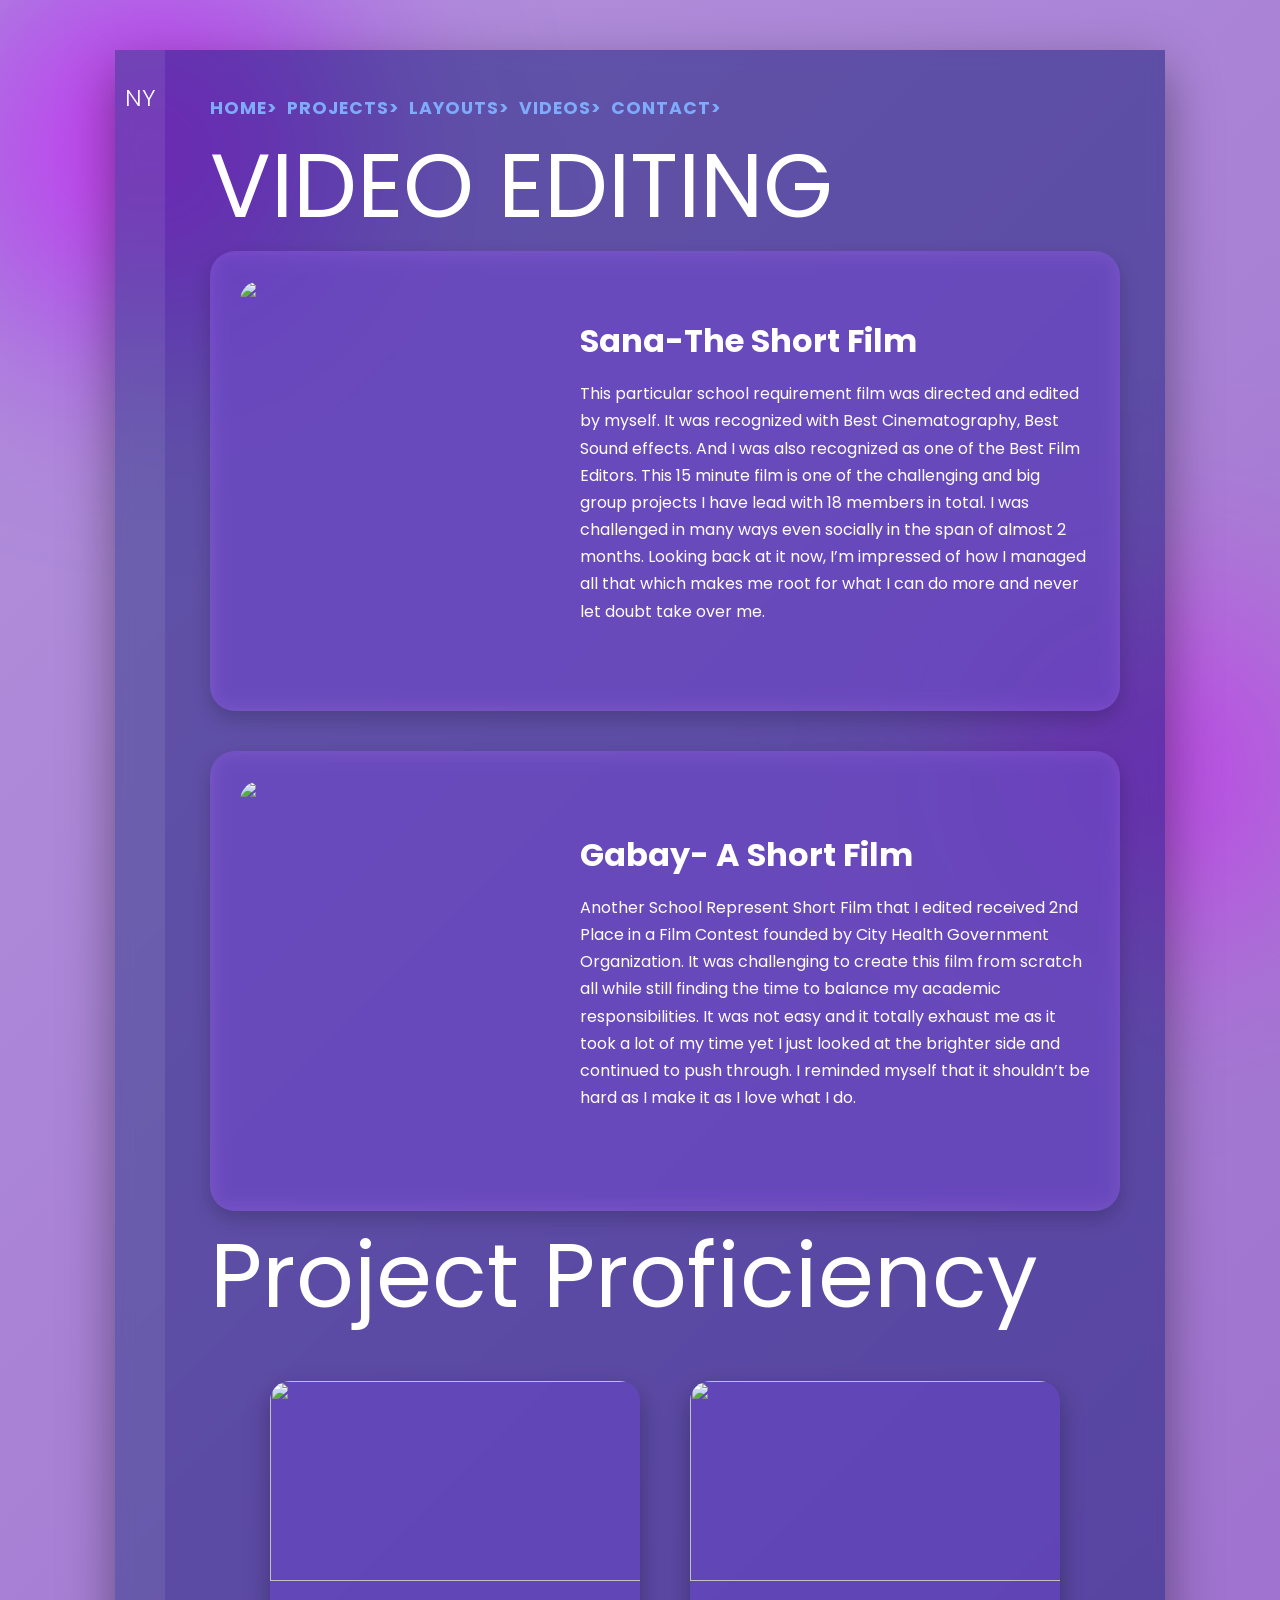
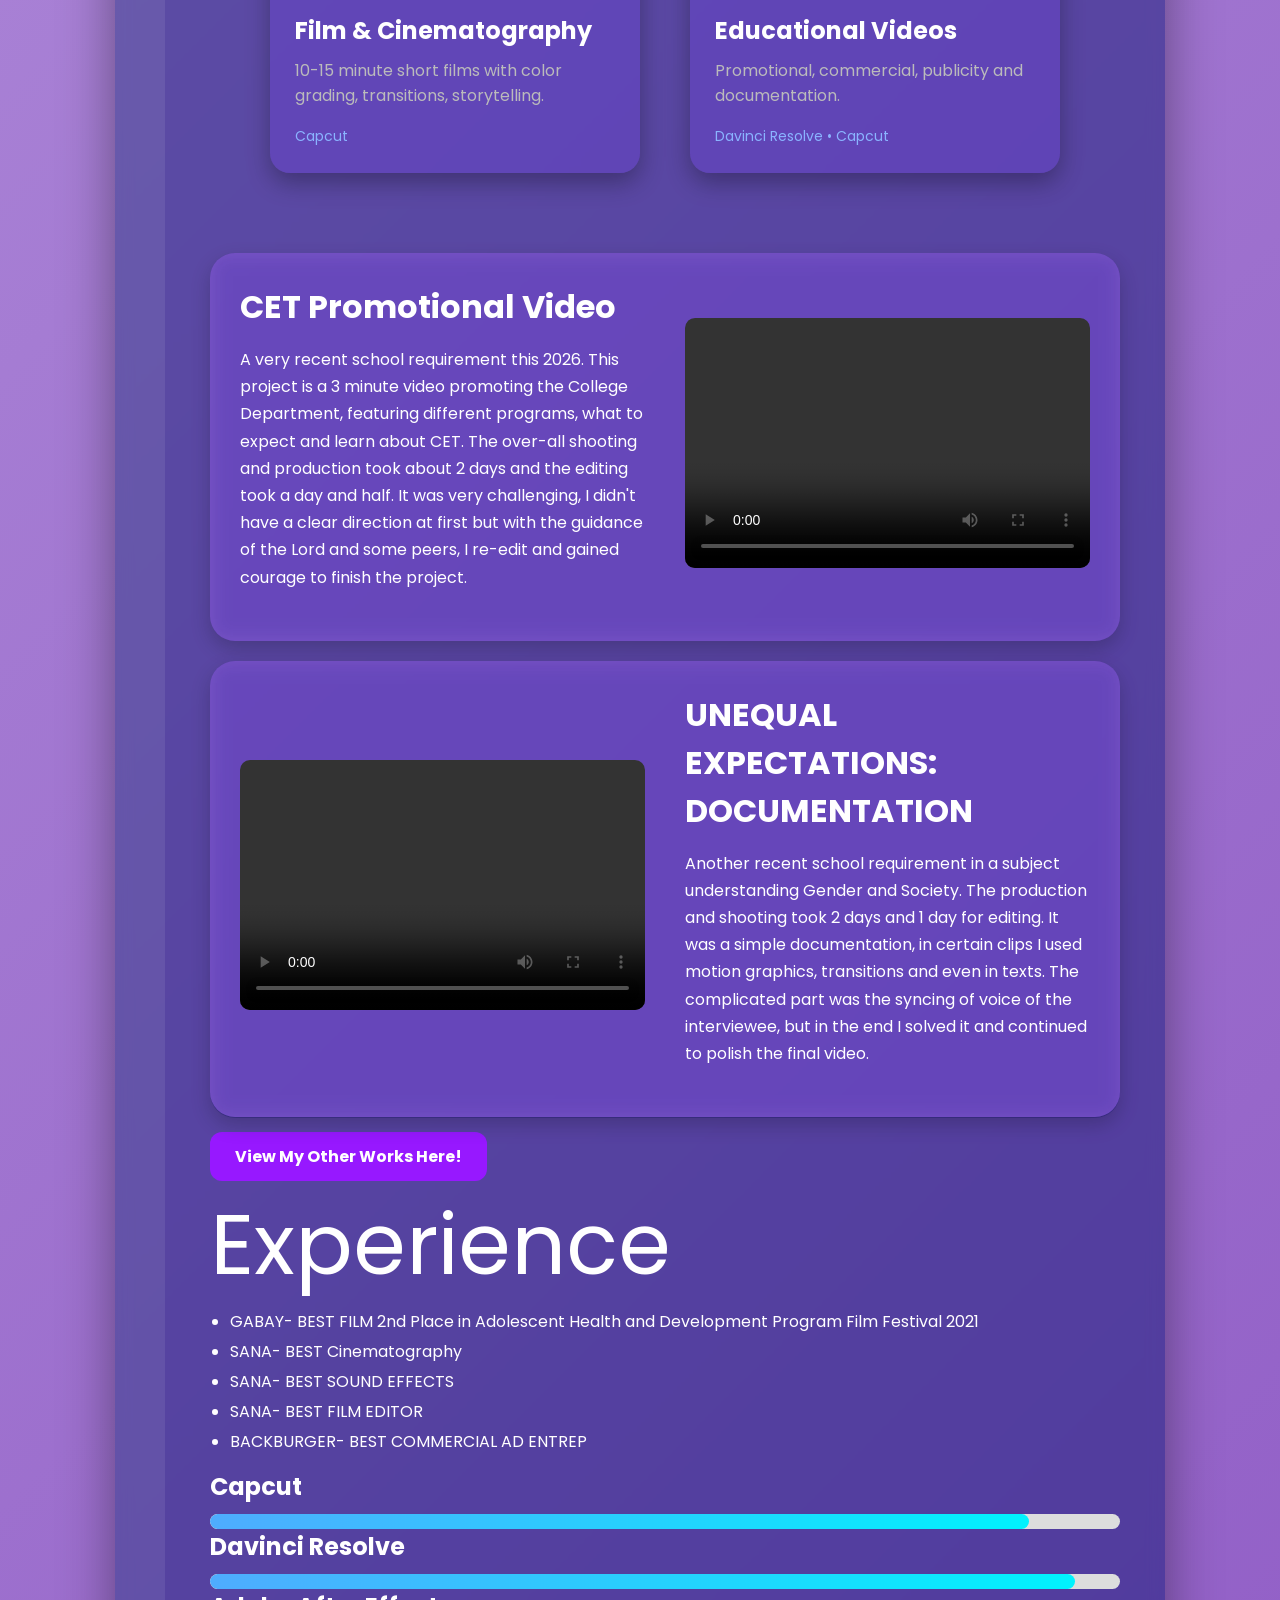
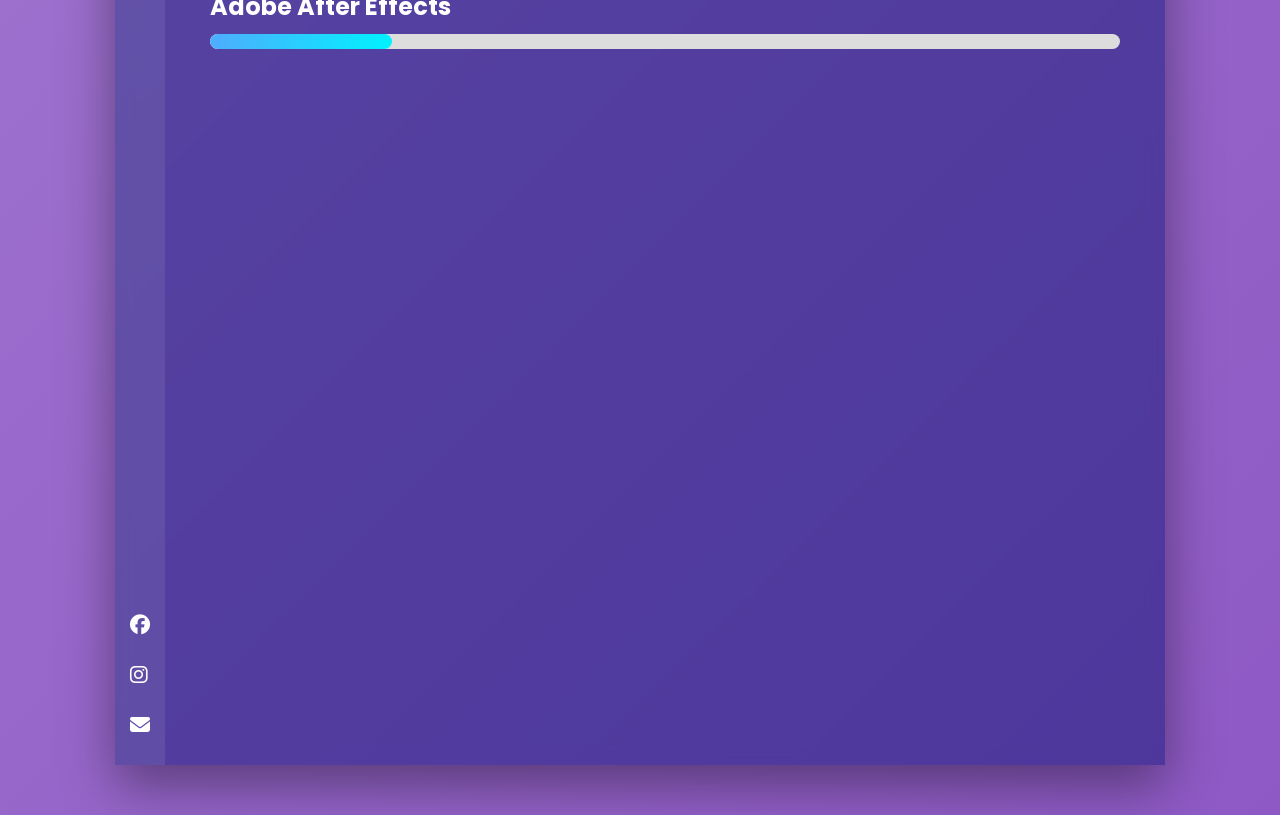
==== VIDEOS.html @ 6f4507b3 "Add files via upload" ====
<!DOCTYPE html>
<html lang="en">
<head>
  <meta charset="UTF-8">
  <meta name="viewport" content="width=device-width, initial-scale=1.0">
  <title>Portfolio Layout</title>

  <link rel="stylesheet" href="portfolio.css">


  <!-- Icons -->
  <link rel="stylesheet"
  href="https://cdnjs.cloudflare.com/ajax/libs/font-awesome/6.5.1/css/all.min.css">
</head>
<body>

  <!-- White Block -->
  <div class="white-blocksya"></div>

   <!-- Main Card -->
  <div class="container4">

    <!-- Left Sidebar -->
    <div class="sidebar">
      <h2>NY</h2>

      <div class="icons">
        <i class="fa-brands fa-facebook"></i>
        <i class="fa-brands fa-instagram"></i>
        <i class="fa-solid fa-envelope"></i>
      </div>

    </div>

    <!-- Content -->
    <div class="content">

       <div class="top-links">
         <a href="INDEX.html" class="no-underline"><h3>HOME></h3></a>
         <a href="PROJECTS.html"class="no-underline"><h3>PROJECTS></h3></a>
         <a href="EDITS.html"class="no-underline"><h3>LAYOUTS></h3></a>
         <a href="VIDEOS.html"class="no-underline"><h3>VIDEOS></h3></a>
        <a href="MORE.html"class="no-underline"><h3>CONTACT></h3></a>

      </div>

      <div class="HALU">
    <div class="PIPOL">
        <girl>VIDEO EDITING</girl>
    </div>

<section class="video-showcase1">

  <div class="video-card1">
  <img src="Sana naman ih cute mo final.png" class="project-img">

  <div class="video-description">
      <h2>Sana-The Short Film</h2>
      <p>
      This particular school requirement film was directed and edited by myself. It was recognized with Best Cinematography, Best Sound effects. And I was also recognized as one of the Best Film Editors. 

This 15 minute film  is one of the challenging and big group projects I have lead with 18 members in total. I was challenged in many ways even socially in the span of almost 2 months.

Looking back at it now, I’m impressed of how I managed all that which makes me root for what I can do more and never let doubt take over me.
      </p>

    
    </div>

  </div>

</section>

<section class="video-showcase1">

  <div class="video-card1">
  <img src="Port.png" class="project-img">


  <div class="video-description">
    <h2>Gabay- A Short Film </h2>
    <p>Another School Represent Short Film that I edited received 2nd Place in a Film Contest founded by City Health Government Organization.

It was challenging to create this film from scratch all while still finding the time to balance my academic responsibilities. It was not easy and it totally exhaust me as it took a lot of my time yet I just looked at the brighter side and continued to push through. I reminded myself that it shouldn’t be hard as I make it as I love what I do. </p>

</div>

  </div>

</section>


<div class="HALU1">
    <div class="PIPOL">
       <girl>Project Proficiency</girl>
    </div>


      <section class="skills-section">
        
  <div class="skills-grid">

    <div class="skill-card">
      <img src="Screenshot 2026-05-17 190233.png" alt="">
      <div class="skill-info">
        <h2>Film & Cinematography</h2>
        <p>10-15 minute short films with color grading, transitions, storytelling.</p>
        <span>Capcut</span>
      </div>
    </div>

    <div class="skill-card">
      <img src="hyjpotjp.jpg" alt="">
      <div class="skill-info">
        <h2>Educational Videos</h2>
        <p>Promotional, commercial, publicity and documentation.</p>
        <span>Davinci Resolve • Capcut</span>
      </div>
   </div>
  </div>
</section>


<section class="video-showcase">
  <div class="video-card">

    <div class="video-description">
      <h2>CET Promotional Video</h2>
      <p>
        A very recent school requirement this 2026. This project is a 3 minute video promoting the College Department, featuring different programs, what to expect and learn about CET.
        The over-all shooting and production took about 2 days and the editing took a day and half. It was very challenging, I didn't have a clear direction at first but with the guidance of the Lord and some peers, I re-edit and gained courage to finish the project.
      </p>

    </div>

    <div class="video-box">
      <video controls>
        <source src="ACTIVITY_1.mp4" type="video/mp4">
      </video>
    </div>
  </div>
  </div>

  <div class="video-card">

    <div class="video-box">
      <video controls>
        <source src="thefinal.mp4" type="video/mp4">
      </video>
    </div>

    <div class="video-description">
      <h2>UNEQUAL EXPECTATIONS: DOCUMENTATION</h2>
      <p>
        Another recent school requirement in a subject understanding Gender and Society. The production and shooting took 2 days and 1 day for editing. It was a simple documentation, in certain clips I used motion graphics, transitions and even in texts.
        The complicated part was the syncing of voice of the interviewee, but in the end I solved it and continued to polish the final video.
      </p>

    </div>


  </div>

</section>













<div class="LOVE">
  <a href="https://drive.google.com/drive/u/4/folders/1QPOwHYU-F3CtBhyMbMA3LrW6WN9l-531" 
target="_blank" class="drive-btn">
    View My Other Works Here! </a>
    </div>
</div>

<div class="meow2">
    <div class="Description">
        <mowm>Experience</mowm>
        <p>
            <ul>
  <li>GABAY- BEST FILM 2nd Place in Adolescent Health and Development Program Film Festival 2021</li>
  <li>SANA- BEST Cinematography</li>
  <li>SANA- BEST SOUND EFFECTS</li>
  <li>SANA- BEST FILM EDITOR</li>
  <li>BACKBURGER- BEST COMMERCIAL AD ENTREP</li>
</ul>
        </p>
    </div>
</div>

<div class="Jusq">
<div class="app-card">
  <h2>Capcut</h2>
  <div class="rating-bar">
    <div class="fill" style="width: 90%;"></div>
  </div>
</div>

<div class="ALAPA">
<div class="app-card2">
  <h2>Davinci Resolve</h2>
  <div class="rating-bar">
    <div class="fill" style="width: 95%;"></div>
  </div>
</div>

<div class="HALA">
<div class="app-card3">
  <h2>Adobe After Effects</h2>
  <div class="rating-bar">
    <div class="fill" style="width: 20%;"></div>
  </div>
</div>

 </div>
</head>
</body>
---- portfolio.css ----
/* Google Font */
@import url('https://fonts.googleapis.com/css2?family=Poppins:wght@300;400;500;700&display=swap');

*{
  margin: 0;
  padding: 0;
  box-sizing: border-box;
}

body{
  min-height: 100vh;
  font-family: 'Poppins', sans-serif;
  display: flex;
  flex-direction: column;
  align-items: center;

  /* MOVING GRADIENT */
  background: linear-gradient(
    -45deg,
    #3d0b84,
    #450b71,
    #8146bc,
    #b391dc
  );

  background-size: 400% 400%;
  animation: gradientMove 10s ease infinite;

  overflow-x: hidden;
  padding: 50px 0;

  position: relative;
}

/* GRADIENT ANIMATION */
@keyframes gradientMove{
  0%{
    background-position:0% 50%;
  }

  50%{
    background-position:100% 50%;
  }

  100%{
    background-position:0% 50%;
  }
}

/* BIG GLOW SHAPE */
body::before{
  content:"";
  position:fixed;

  width:600px;
  height:600px;
  border-radius:50%;

  background:
  radial-gradient(circle,
  rgba(255,0,255,0.7),
  rgba(157,0,255,0.4),
  transparent 70%);

  filter: blur(80px);

  top:-150px;
  left:-150px;

  animation: blobMove1 14s ease-in-out infinite alternate;

  pointer-events:none;
  z-index:-1;
}

/* SECOND GLOW SHAPE */
body::after{
  content:"";
  position:fixed;

  width:500px;
  height:500px;
  border-radius:50%;

  background:
  radial-gradient(circle,
  rgba(176,0,255,0.6),
  rgba(255,0,255,0.3),
  transparent 70%);

  filter: blur(90px);

  bottom:-120px;
  right:-120px;

  animation: blobMove2 18s ease-in-out infinite alternate;

  pointer-events:none;
  z-index:-1;
}

/* EXTRA FLOATING BLOBS */
.bg-glow{
  position:fixed;
  width:350px;
  height:350px;
  border-radius:50%;
  filter:blur(70px);
  z-index:-1;
  pointer-events:none;
}

.glow1{
  background:rgba(255,0,255,0.35);
  top:30%;
  left:10%;
  animation: float1 12s infinite alternate ease-in-out;
}

.glow2{
  background:rgba(140,0,255,0.35);
  bottom:20%;
  right:20%;
  animation: float2 15s infinite alternate ease-in-out;
}

/* MOVEMENTS */
@keyframes blobMove1{
  0%{
    transform:translate(0,0) scale(1);
  }

  50%{
    transform:translate(200px,100px) scale(1.2);
  }

  100%{
    transform:translate(100px,250px) scale(0.9);
  }
}

@keyframes blobMove2{
  0%{
    transform:translate(0,0) scale(1);
  }

  50%{
    transform:translate(-150px,-80px) scale(1.1);
  }

  100%{
    transform:translate(-250px,-150px) scale(0.8);
  }
}

@keyframes float1{
  from{
    transform:translateY(0px);
  }

  to{
    transform:translateY(120px);
  }
}

@keyframes float2{
  from{
    transform:translateX(0px);
  }

  to{
    transform:translateX(-120px);
  }
}

/* Main Card */
.container{
  position: relative;
  width: 1050px;
  min-height: 600px;
  background:  rgba(1, 15, 106, 0.45);
  backdrop-filter: blur(8px);
  box-shadow: 0 20px 50px rgba(0,0,0,0.4);
  display: flex;
  z-index: 2;

}

/* Sidebar */
.sidebar{
  width: 50px;
  height: 100%;

  background: rgba(255,255,255,0.08);

  display: flex;
  flex-direction: column;
  justify-content: space-between;
  align-items: center;

  padding: 30px 0;
}

.sidebar h2{
  color: white;
  font-weight: 300;
  padding-bottom: 20px;
}

.icons{
  display: flex;
  flex-direction: column;
  gap: 30px;
}

.icons i{
  color: white;
  font-size: 20px;
  cursor: pointer;
}

.arrow i{
  color: white;
  font-size: 22px;
}

/* Image Section */
.image-section{
  width: 400px;

  display: flex;
  align-items: center;
  justify-content: center;

  position: relative;
}

/* Image */
.image-section img{
  position: absolute;

  right: -80px; /* pushes image slightly right */

  height: 780px;
  width: auto;

  object-fit: contain;

  filter: drop-shadow(0 10px 20px rgba(0,0,0,0.5));
}

/* Content */
.content{
  flex: 1;
  padding: 45px;
  color: white;
}

.top-links {
  display: flex;
  gap: 10px;
  margin-bottom: 20px;
  font-size: 15px;
  letter-spacing: 1px;

.no-underline {
  text-decoration: none;
}
}

.top-links h3 {
    color:#7fabfb;
}

.content h1{
  font-size: 90px;
  line-height: 1;
  margin-bottom: 10px;
}

/* Top Info */
.info-grid{
  display: flex;
  gap: 80px;

  margin-bottom: 20px;
}

.label{
  font-size: 13px;
  color: #7fabfb;

  margin-bottom: 5px;
}

.info-grid h3{
  font-weight: 400;
}


.HALU girl {
  font-size: 90px;
  text-align: center;
  line-height: 1;
}

.HALU1 girl {
  font-size: 90px;
  text-align: right;
  padding-left: -50px;
  padding-top: 50px;
  line-height: 1;
}

/* Bottom */
.bottom-section{
  display: flex;

  border-top: 1px solid rgba(255,255,255,0.2);

  padding-top: 20px;
}

.left-info{
  width: 40%;
  display: flex;
  flex-direction: column;
  gap: 30px;
}

.about{
  width: 60%;

  border-left: 1px solid rgba(255,255,255,0.2);

  padding-left: 20px;
}

.about p{
  line-height: 1.7;
}

.second-block {
    width: 90%;
    max-width: 1200px;
    margin: 50px auto;
    background: rgba(1, 15, 106, 0.45);
    border-radius: 0px;
    padding: 40px;

}

.second-block h1{
    text-align: Left;
    margin-bottom: 30px;
    color:white;
    font-size: 50px;
}

.second-block p{
    text-align: Left;
    margin-bottom: 30px;
    color:white;
    font-size: 20px;
    line-height: 1.5;
}

.MO{
  position: relative;
  width: 1050px;
  min-height: 690px;
  display:flex;
  z-index:2;
  background: transparent;
  box-shadow:none;
  backdrop-filter:none;
  overflow:visible;
}

/* FLOATING IMAGES */
.floating-img{
  position:absolute;
  width:260px;
  border-radius:25px;
  object-fit:cover;
  box-shadow:0 10px 30px rgba(0,0,0,0.35);
}

.img1{
  top:-10px;
  right:-80px;
}

.img2{
  top:380px;
  right:-100px;
}

.img3{
  top:500px; 
  right:-80px;
}

/* TOP RIGHT */
.img1{
  top:-40px;
  right:-70px;
  animation:
    float1 5s ease-in-out infinite;
}

/* MIDDLE RIGHT */
.img2{
  top:220px;
  right:-110px;
  animation:
    float2 6s ease-in-out infinite;
}

/* BOTTOM RIGHT */
.img3{
  bottom:-40px;
  right:-70px;
  animation:
    float3 7s ease-in-out infinite;
}

.floating-img{
  aspect-ratio: 3/4;
  object-fit: cover;
}

/* FLOATING ANIMATION */
@keyframes float1{
  0%{
    transform:
      rotate(8deg)
      translateY(0);
  }

  50%{
    transform:
      rotate(8deg)
      translateY(-20px);
  }

  100%{
    transform:
      rotate(8deg)
      translateY(0);
  }
}

@keyframes float2{
  0%{
    transform:
      rotate(-8deg)
      translateY(0);
  }

  50%{
    transform:
      rotate(-8deg)
      translateY(-25px);
  }

  100%{
    transform:
      rotate(-8deg)
      translateY(0);
  }
}

@keyframes float3{
  0%{
    transform:
      rotate(10deg)
      translateY(0);
  }

  50%{
    transform:
      rotate(10deg)
      translateY(-20px);
  }

  100%{
    transform:
      rotate(10deg)
      translateY(0);
  }
}

/*unang bloke sa PROJECTS*/
.container2{
  position: relative;
  width: 1050px;
  height: 355vh;
  background:  rgba(1, 15, 106, 0.45);
  backdrop-filter: blur(8px);
  box-shadow: 0 20px 50px rgba(0,0,0,0.4);
  display: flex;
  z-index: 2;

}

.project-card{
  display: flex;
  align-items: center;
  gap: 40px;
  margin-top: 20px;
  padding: -20px;
  
}

.project-img{
  width: 300px;
  min-height: 400px;
  border-radius: 20px;
}

.project-info{
  color: white;
    line-height: 1.4;
    text-align: center;
}

.project-info h2{
  font-size: 40px;
}

.project-info p{
  font-size: 20px;
  text-align: justify;
  
}

.media-section{
    display: flex;
    align-items: center;
    justify-content: center;
    gap: 40px;
    padding: 50px;
}

/* VIDEO */
.video-container video{
    width: 300px;
    border-radius: 20px;
}

/* RIGHT SIDE */
.image-column{
    display: flex;
    flex-direction: column;
    gap: 20px;
}

/* IMAGES */
.project-img2{
    padding-top: -500;
    width: 400px;
    height: 300px;
    border-radius: 20px;
    object-fit: cover;
}

.video-showcase1 {
  padding: 20px -0%;
}

.video-card1 {
  display: flex;
  align-items: center;
  gap: 40px;
  background: rgba(168, 106, 249, 0.45);
  backdrop-filter: blur(10px);
  padding: 30px;
  border-radius: 25px;
  box-shadow: 0 8px 20px rgba(0,0,0,0.2);
}

.video-box1 {
  flex: 1;
}
.video-box1 video {
  width: 100%;
  border-radius: 20px;
  height: 450px;
}

/*POP UPP*/
.popup-overlay{
    position: fixed;
    inset: 0;
    background: rgba(0,0,0,0.4);

    display: flex;
    justify-content: center;
    align-items: center;

    z-index: 999;
}

/* CARD */
.popup-card{
    width: 850px;
    max-width: 90%;

    background: white;
    border-radius: 30px;
    padding: 35px;

    position: relative;

    box-shadow: 0 10px 40px rgba(0,0,0,0.2);

    animation: popup .5s ease;
}

/* ANIMATION */
@keyframes popup{
    from{
        transform: scale(.7);
        opacity: 0;
    }

    to{
        transform: scale(1);
        opacity: 1;
    }
}
.popup-content{
    display: flex;
    align-items: center;
    justify-content: space-between;
    gap: 40px;
}

/* TEXT */
.popup-text{
    flex: 1;
}

.popup-text h1{
    font-size: 45px;
    color:  #75008d;
}

.popup-text h3{
    margin: 10px 0;
    color: #666;
}

.popup-text p{
    line-height: 1.8;
    color: #444;
}

/* IMAGE */
.popup-image img{
    width: 260px;
    height: 260px;

    object-fit: cover;
    border-radius: 50%;

    border: 8px solid #8400cc;
}

/* CLOSE BUTTON */
.close-btn{
    position: absolute;
    top: 20px;
    right: 20px;

    border: none;
    background: #75008d;

    color: white;
    width: 40px;
    height: 40px;

    border-radius: 50%;
    cursor: pointer;

    font-size: 18px;
}

.video-showcase {
  padding: 20px -0%;
}

.video-card {
  display: flex;
  align-items: center;
  gap: 40px;
  background: rgba(168, 106, 249, 0.45);
  backdrop-filter: blur(10px);
  padding: 30px;
  border-radius: 25px;
  box-shadow: 0 8px 20px rgba(0,0,0,0.2);
}

.video-box {
  flex: 1;
}

.video-box video {
  width: 100%;
  border-radius: 10px;
  height: 250px;
}

.video-description {
  flex: 1;
  color: white;
}

.video-description h2 {
  font-size: 2rem;
  margin-bottom: 15px;
}

.video-description p {
  line-height: 1.7;
  margin-bottom: 20px;
}

.video-description ul {
  padding-left: 20px;
}

.video-description li {
  margin-bottom: 8px;
}

/*unang bloke sa EDITS*/
.container3{
  position: relative;
  width: 1050px;
  height: 320vh;
 background: rgba(1, 15, 106, 0.45);
  backdrop-filter: blur(8px);
  box-shadow: 0 20px 50px rgba(0,0,0,0.4);
  display: flex;
  z-index: 2;
}

/*unang bloke sa VIDEOS*/

.drive-btn{
    display: inline-block;
    margin-top: 15px;
    padding: 12px 25px;
    background: #9718ff;
    color: white;
    text-decoration: none;
    border-radius: 12px;
    font-weight: bold;
    transition: 0.3s;
    justify-content: center;
}

.drive-btn:hover{
    transform: translateY(-3px);
}
.container4{
  position: relative;
  width: 1050px;
  height: 435vh;
  background:  rgba(1, 15, 106, 0.45);
  backdrop-filter: blur(8px);
  box-shadow: 0 20px 50px rgba(0,0,0,0.4);
  display: flex;
  z-index: 2;
}
.ROR h2{
 padding-top: 20px;
}
.skills-section{
  padding: 60px;
  color: white;
}
.skills-section h1{
  font-size: 45px;
  margin-bottom: 30px;
}
.skills-grid{
  display: grid;
  grid-template-columns: repeat(auto-fit, minmax(300px,1fr));
  gap:50px;
}
.skill-card{
  background: #6844cb7e;
  border-radius: 20px;
  overflow: hidden;
  transition: 0.4s;
  box-shadow: 0 10px 25px rgba(0,0,0,0.3);
}
.skill-card:hover{
  transform: translateY(-10px);
}
.skill-card img{
  width: 400px;
  height: 200px;
  object-fit: cover;
}
.skill-info{
  padding: 25px;
}
.skill-info h2{
  margin-bottom: 10px;
}
.skill-info p{
  color: #bbb;
  margin-bottom: 15px;
}
.skill-info span{
  font-size: 14px;
  color: #8ab4ff;
}

/*unang bloke sa MORE*/
.container5{
  position: relative;
  width: 1050px;
  height: 100vh;
  background: rgba(10,20,90,0.45);
  backdrop-filter: blur(8px);
  box-shadow: 0 20px 50px rgba(0,0,0,0.4);
  display: flex;
  z-index: 2;
}
ul {
  list-style-type: disc;  
  padding-left: 20px;    
  margin-bottom: 15px;    
}

li {
  margin-bottom: 5px;     
  color: #ffffff;       
}

.meow2 mowm {
  font-size: 85px;
  line-height: 1.5;
  padding-bottom: 20px;
}


.ARAY mowm {
  font-size: 85px;
  line-height: 1.5;
  padding-bottom: 20px;
}

.Jusq app-card{
  width: 300px;
  padding: 20px;
  background: white;
  border-radius: 15px;
  box-shadow: 0 4px 10px rgba(0,0,0,0.1);
  font-family: Poppins;
}

.rating-bar{
  width: 100%;
  height: 15px;
  background: #ddd;
  border-radius: 20px;
  overflow: hidden;
  margin-top: 10px;
}

.fill{
  height: 100%;
  background: linear-gradient(to right, #4facfe, #00f2fe);
  border-radius: 20px;
}

.ALAPA app-card2{
  width: 300px;
  padding: 20px;
  background: white;
  border-radius: 15px;
  box-shadow: 0 4px 10px rgba(0,0,0,0.1);
  font-family: Poppins;
}

.rating-bar{
  width: 100%;
  height: 15px;
  background: #ddd;
  border-radius: 20px;
  overflow: hidden;
  margin-top: 10px;
}

.fill{
  height: 100%;
  background: linear-gradient(to right, #4facfe, #00f2fe);
  border-radius: 20px;
}

.HALA app-card3{
  width: 300px;
  padding: 20px;
  background: white;
  border-radius: 15px;
  box-shadow: 0 4px 10px rgba(0,0,0,0.1);
  font-family: Poppins;
}

.rating-bar{
  width: 100%;
  height: 15px;
  background: #ddd;
  border-radius: 20px;
  overflow: hidden;
  margin-top: 10px;
}

.fill{
  height: 100%;
  background: linear-gradient(to right, #4facfe, #00f2fe);
  border-radius: 20px;
}

.YIS app-card4{
  width: 300px;
  padding: 20px;
  background: white;
  border-radius: 15px;
  box-shadow: 0 4px 10px rgba(0,0,0,0.1);
  font-family: Poppins;
}

.rating-bar{
  width: 100%;
  height: 15px;
  background: #ddd;
  border-radius: 20px;
  overflow: hidden;
  margin-top: 10px;
}

.fill{
  height: 100%;
  background: linear-gradient(to right, #4facfe, #00f2fe);
  border-radius: 20px;
}

/*piksures ng gawa ko sa LAYOUT PALA*/

.EDITS {
    display: grid;
    grid-template-columns: repeat(3, 1fr);
    gap: 20px;
    padding: 30px;
    width: 100%;
    box-sizing: border-box;
}

.image-card {
    position: relative;
    overflow: hidden;
    border-radius: 10px;
}

.image-card img {
    width: 100%;
    height: 250px;
    object-fit: cover;
    opacity: 0.6;
    transition: 0.2s ease;
    border-radius: 10px;
}

.image-card img:hover {
    opacity: 1;
    transform: scale(1.03);
}

.image-card2 {
    position: relative;
    overflow: hidden;
    border-radius: 10px;
}

.image-card2 img {
    width: 100%;
    height: 400px;
    object-fit: cover;
    opacity: 0.6;
    transition: 0.2s ease;
    border-radius: 10px;
}

.image-card2 img:hover {
    opacity: 1;
    transform: scale(1.03);
}

.image-card3 {
    position: relative;
    overflow: hidden;
    border-radius: 10px;
}

.landscape-container{
    gap: 100px;
    padding: 30px;
    padding-top: 0px;
    width: 100%;
    box-sizing: border-box;
}

.image-card3 img {
    width: 800px;
    max-width: fit-content;
    height: 450px;
    justify-content: center;
    object-fit: flex;
    opacity: 0.6;
    transition: 0.2s ease;
    border-radius: 10px;
}

.image-card3 img:hover {
    opacity: 1;
    transform: scale(1.03);
}

/*moreeeeeeeeeeeeeeeee*/
.contact-section{
  display:flex;
  justify-content:center;
  align-items:center;
  padding:80px 20px;
}

.contact-card{
  width:90%;
  max-width:900px;
  padding:50px;
  border-radius:35px;
  background:rgba(255,255,255,0.08);
  backdrop-filter:blur(25px);
  -webkit-backdrop-filter:blur(25px);
  border:1px solid rgba(255,255,255,0.1);
  box-shadow:
  0 0 40px rgba(183,91,255,0.25);
  color:white;
}

.contact-card h1{
  font-size:3rem;
  margin-bottom:10px;
}

.subtitle{
  color:#d7c9ff;
  margin-bottom:40px;
  font-size:1rem;
}

.contact-info{
  display:grid;
  grid-template-columns:repeat(auto-fit,minmax(250px,1fr));
  gap:25px;
}

.info-box{
  display:flex;
  align-items:center;
  gap:20px;
  background:rgba(224, 218, 218, 0.05);
  padding:25px;
  border-radius:25px;
  transition:0.4s ease;
  cursor:pointer;
}

.info-box:hover{
  transform:translateY(-8px);

  background:rgba(255,255,255,0.12);

  box-shadow:
  0 0 25px rgba(255,0,255,0.25);
}

.info-box span{
  font-size:2rem;

  width:70px;
  height:70px;

  display:flex;
  justify-content:center;
  align-items:center;

  border-radius:50%;

  background:rgba(255,255,255,0.08);
}

.info-box h3{
  font-size:1rem;
  margin-bottom:5px;
}

.info-box p{
  color:#d7c9ff;
  font-size:.95rem;
}

/* MOBILE */
@media(max-width:768px){

  .contact-card{
    padding:30px;
  }

  .contact-card h1{
    font-size:2.2rem;
  }
}

@media (max-width:768px){

  *{
    max-width:100%;
  }

  img,
  video{
    max-width:100%;
    height:auto;
  }

  .MO,
  .second-block{
    width:95%;
  }
}
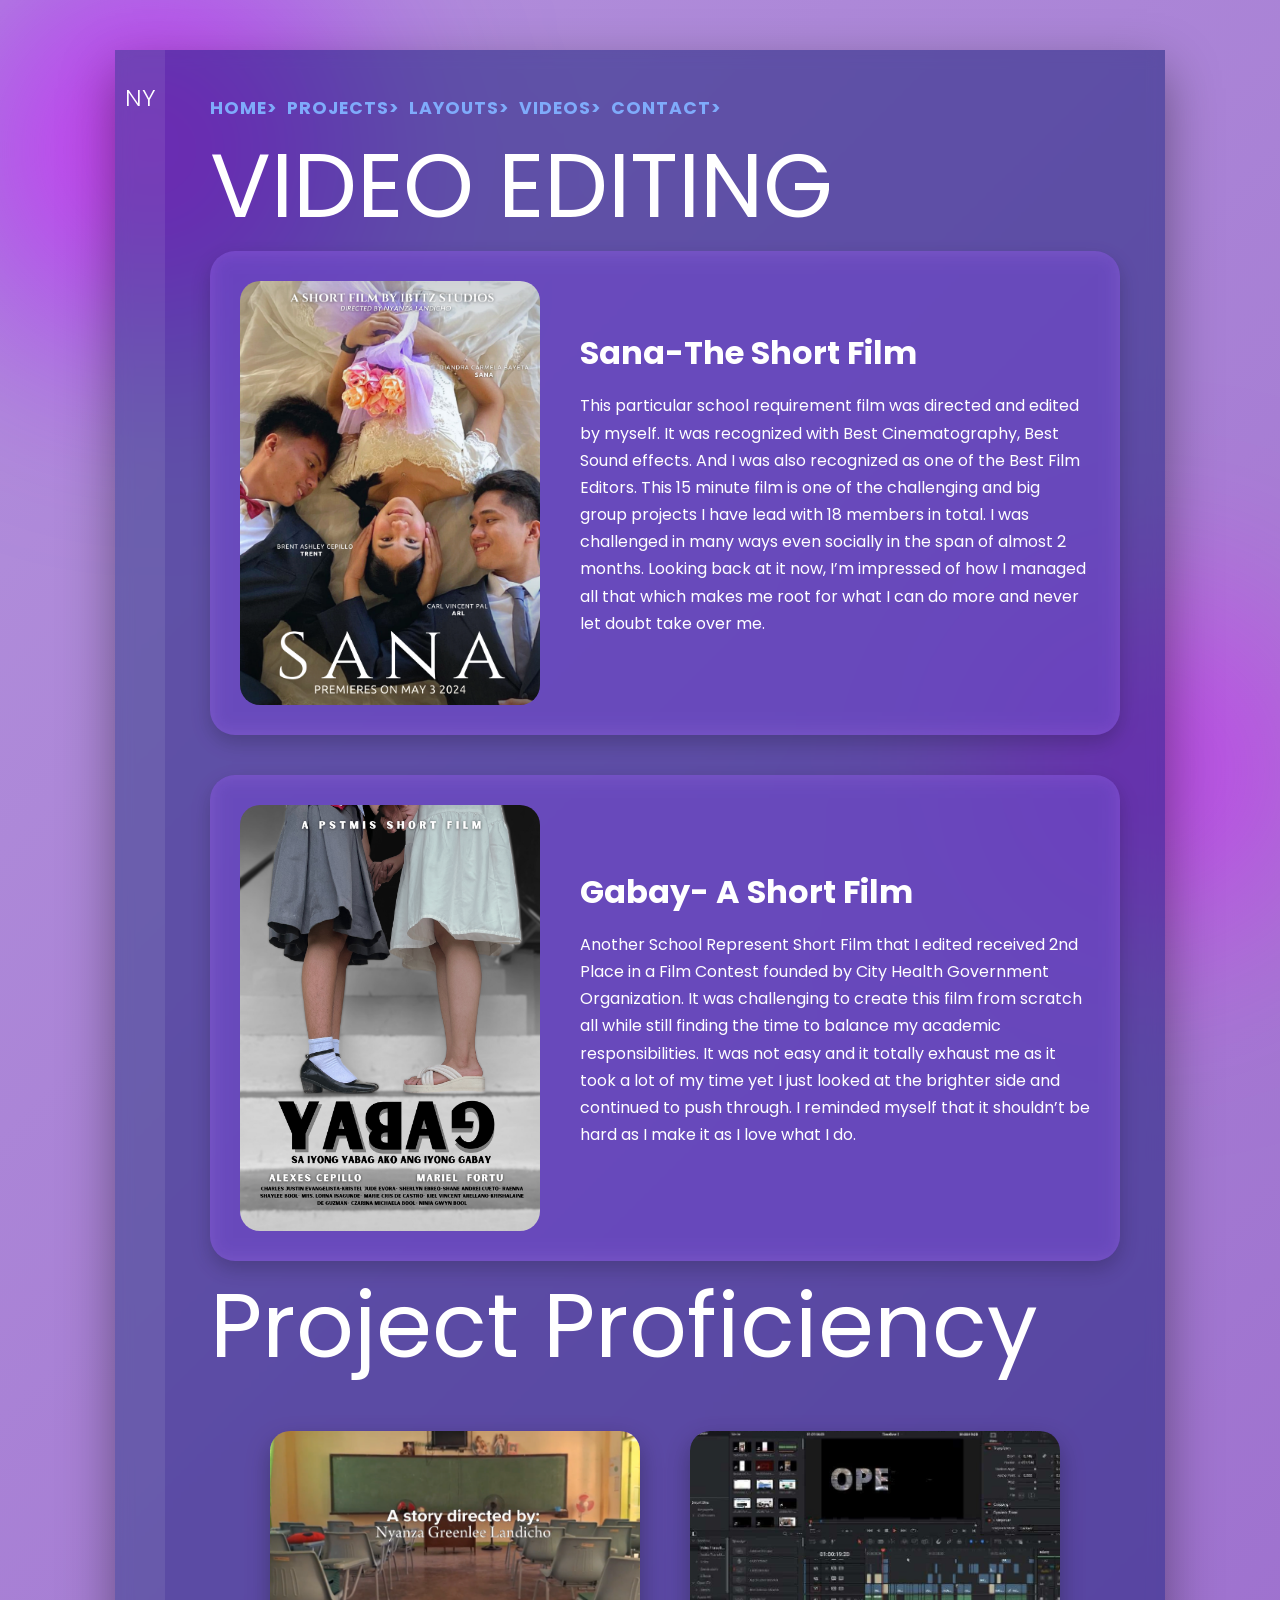
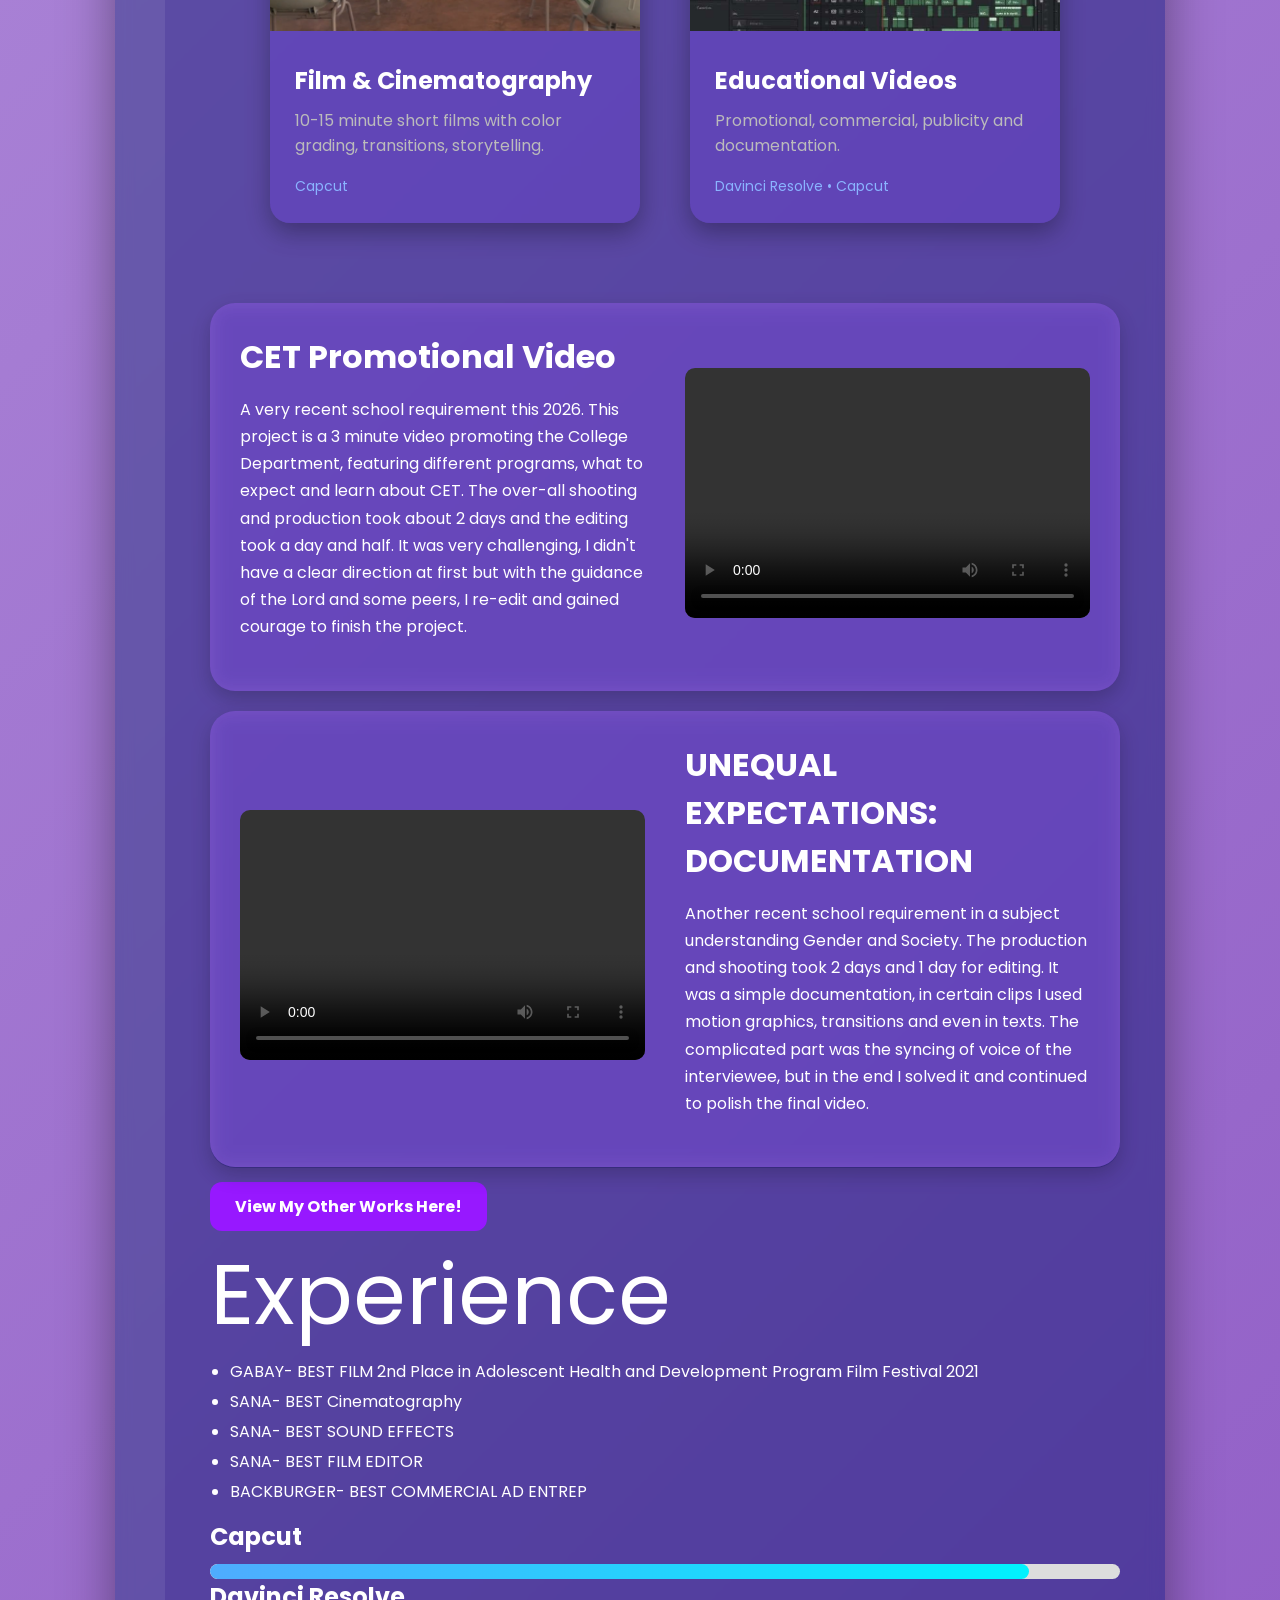
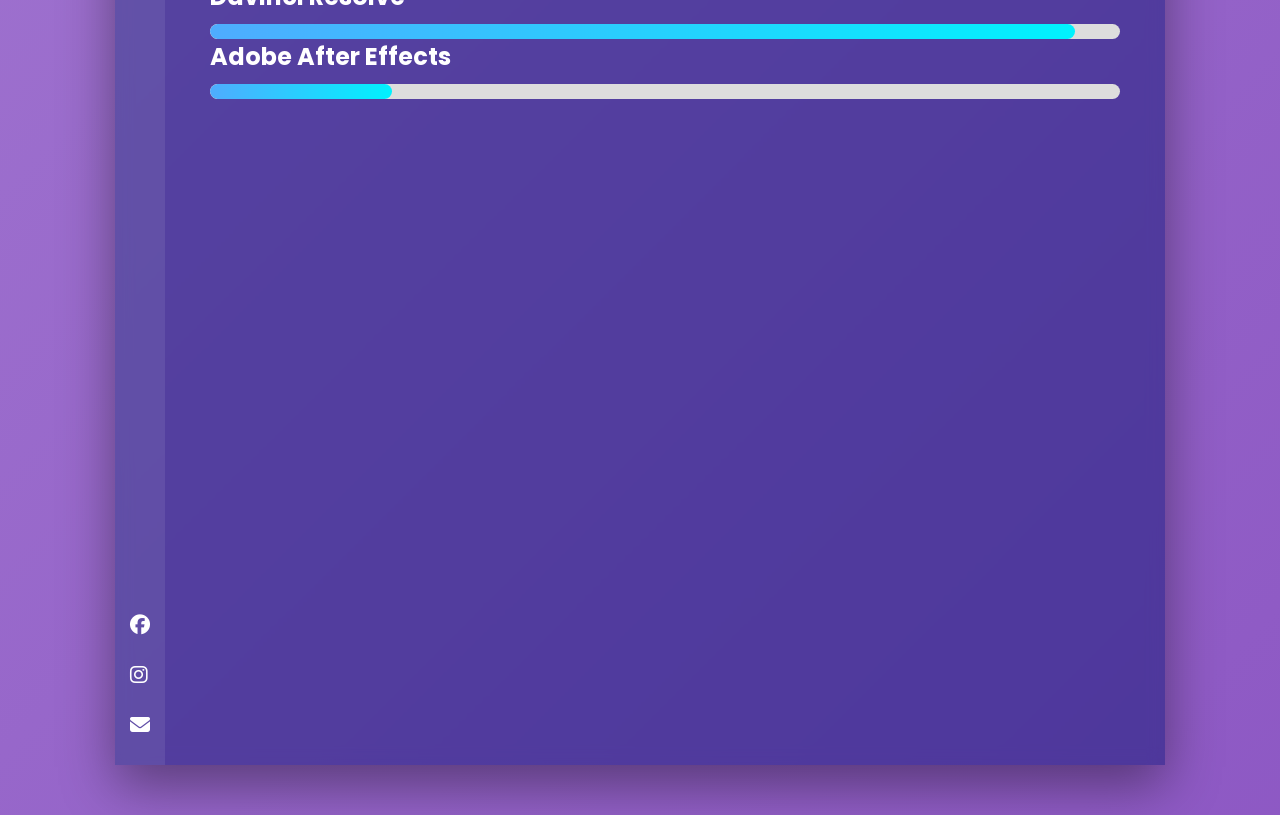
==== commit b2e87039: "Update VIDEOS.html" ====
--- a/VIDEOS.html
+++ b/VIDEOS.html
@@ -135,7 +135,7 @@
 
     <div class="video-box">
       <video controls>
-        <source src="ACTIVITY_1.mp4" type="video/mp4">
+        <source src="ACTIVITY_1_compressed_compressed.mp4" type="video/mp4">
       </video>
     </div>
   </div>
@@ -223,4 +223,4 @@
 
  </div>
 </head>
-</body> +</body> 
